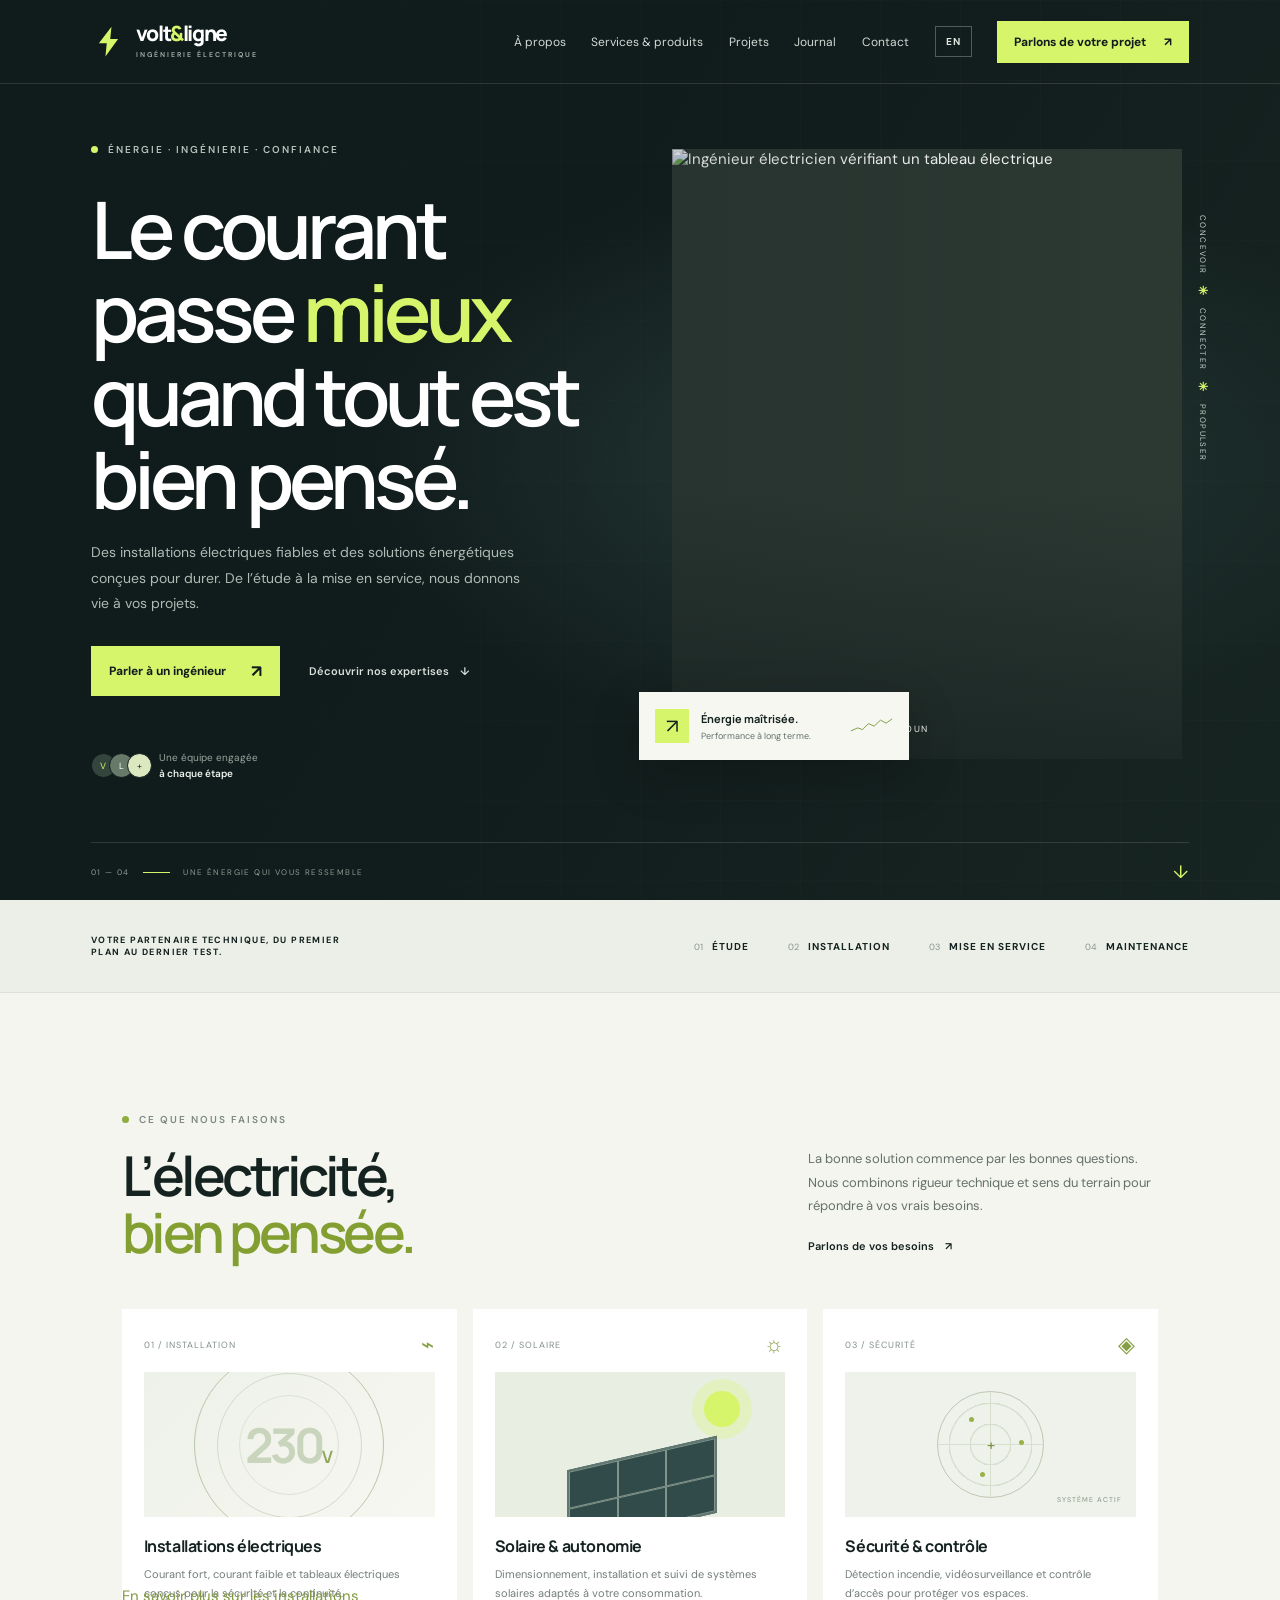
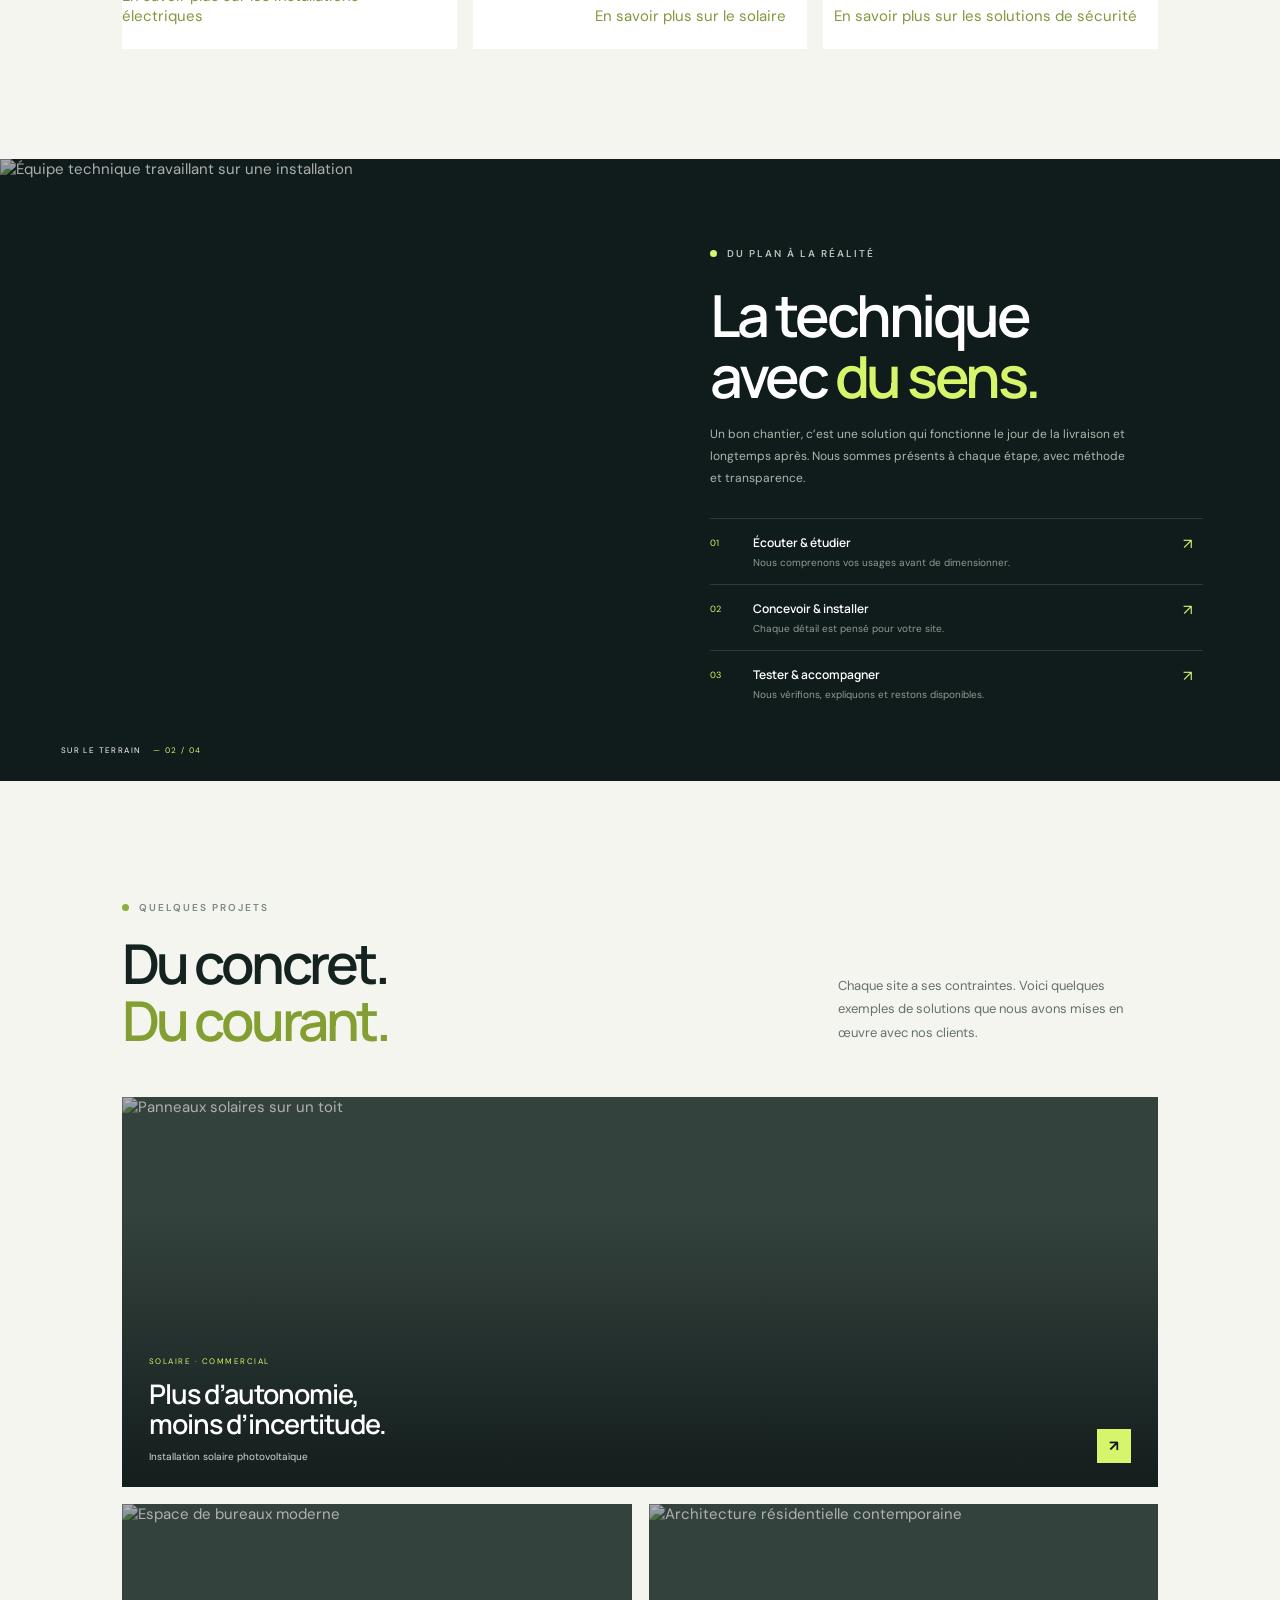
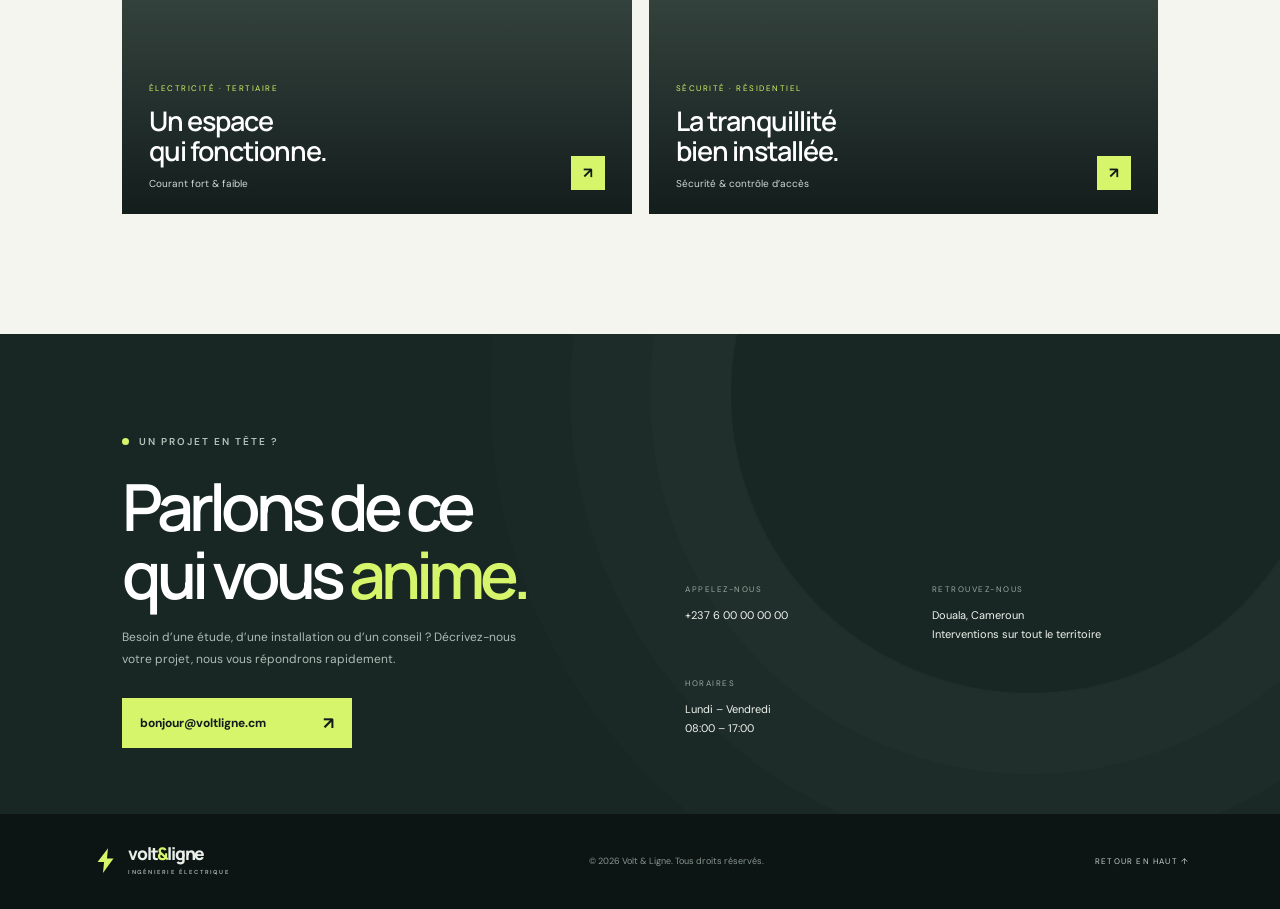
==== index.html @ 483e957a "Initial commit" ====
<!doctype html>
<html lang="fr">
<head>
  <meta charset="utf-8">
  <meta name="viewport" content="width=device-width, initial-scale=1">
  <meta name="theme-color" content="#101b1b">
  <meta name="description" content="Volt & Ligne conçoit et réalise vos installations électriques, solutions solaires et systèmes de sécurité au Cameroun.">
  <title>Volt & Ligne — Ingénierie électrique</title>
  <link rel="preconnect" href="https://fonts.googleapis.com">
  <link rel="preconnect" href="https://fonts.gstatic.com" crossorigin>
  <link href="https://fonts.googleapis.com/css2?family=DM+Sans:wght@400;500;600;700&family=Manrope:wght@400;500;600;700;800&display=swap" rel="stylesheet">
  <link rel="stylesheet" href="styles.css">
  <script src="script.js" defer></script>
</head>
<body>
  <header class="site-header" id="top">
    <a class="brand" href="#top" aria-label="Volt et Ligne, accueil"><span class="brand-mark"><svg viewBox="0 0 40 40" aria-hidden="true"><path d="M23.4 3 9 22h9l-1.5 15L31 17h-9l1.4-14Z" fill="currentColor"/></svg></span><span>volt<span class="brand-and">&</span>ligne<small>INGÉNIERIE ÉLECTRIQUE</small></span></a>
    <button class="menu-toggle" aria-label="Ouvrir le menu" aria-expanded="false"><span></span><span></span></button>
    <nav class="main-nav" aria-label="Navigation principale"><a href="about.html" data-fr="À propos" data-en="About">À propos</a><a href="services.html" data-fr="Services & produits" data-en="Services & products">Services & produits</a><a href="projects.html" data-fr="Projets" data-en="Projects">Projets</a><a href="blog.html" data-fr="Journal" data-en="Journal">Journal</a><a href="contact.html" data-fr="Contact" data-en="Contact">Contact</a><button class="language-toggle" type="button" aria-label="Switch language to English">EN</button><a class="nav-cta" href="contact.html" data-fr="Parlons de votre projet <span>↗</span>" data-en="Let’s talk about your project <span>↗</span>">Parlons de votre projet <span>↗</span></a></nav>
  </header>
  <main>
    <section class="hero">
      <div class="hero-grid"></div>
      <div class="hero-copy"><p class="eyebrow"><span></span> ÉNERGIE · INGÉNIERIE · CONFIANCE</p><h1>Le courant<br>passe <em>mieux</em><br>quand tout est bien pensé.</h1><p class="hero-intro">Des installations électriques fiables et des solutions énergétiques conçues pour durer. De l’étude à la mise en service, nous donnons vie à vos projets.</p><div class="hero-actions"><a class="button button-primary" href="#contact">Parler à un ingénieur <span>↗</span></a><a class="text-link" href="#expertises">Découvrir nos expertises <span>↓</span></a></div><div class="hero-note"><div class="avatar-stack"><i>V</i><i>L</i><i>+</i></div><span>Une équipe engagée<br><b>à chaque étape</b></span></div></div>
      <div class="hero-visual"><div class="hero-photo"><img src="https://images.unsplash.com/photo-1621905251918-48416bd8575a?auto=format&fit=crop&w=1400&q=85" alt="Ingénieur électricien vérifiant un tableau électrique"><div class="photo-shade"></div><div class="photo-label"><span class="pulse"></span> SUR LE TERRAIN <b>·</b> DOUALA, CAMEROUN</div></div><div class="energy-card"><span class="energy-icon">↗</span><div><strong>Énergie maîtrisée.</strong><small>Performance à long terme.</small></div><svg class="sparkline" viewBox="0 0 100 36" aria-hidden="true"><path d="M2 30 18 23 29 27 43 13 56 19 71 5 84 12 98 2" fill="none" stroke="currentColor" stroke-width="2"/></svg></div><div class="hero-stamp"><span>CONCEVOIR</span><b>✳</b><span>CONNECTER</span><b>✳</b><span>PROPULSER</span></div></div>
      <div class="hero-bottom"><span>01 — 04 <i></i> UNE ÉNERGIE QUI VOUS RESSEMBLE</span><a href="#expertises" aria-label="Faire défiler">↓</a></div>
    </section>
    <section class="trust-strip"><p>VOTRE PARTENAIRE TECHNIQUE, DU PREMIER PLAN AU DERNIER TEST.</p><div class="trust-items"><span>01 <b>ÉTUDE</b></span><span>02 <b>INSTALLATION</b></span><span>03 <b>MISE EN SERVICE</b></span><span>04 <b>MAINTENANCE</b></span></div></section>
    <section class="section expertise" id="expertises"><div class="section-heading"><div><p class="eyebrow dark"><span></span> CE QUE NOUS FAISONS</p><h2>L’électricité,<br><em>bien pensée.</em></h2></div><div class="heading-note"><p>La bonne solution commence par les bonnes questions. Nous combinons rigueur technique et sens du terrain pour répondre à vos vrais besoins.</p><a class="text-link dark-link" href="#contact">Parlons de vos besoins <span>↗</span></a></div></div><div class="service-grid"><article class="service-card"><div class="service-top"><span>01 / INSTALLATION</span><span class="service-icon">⌁</span></div><div class="service-art art-wires"><div class="wire w1"></div><div class="wire w2"></div><div class="wire w3"></div><span>230<span>V</span></span></div><h3>Installations électriques</h3><p>Courant fort, courant faible et tableaux électriques conçus pour la sécurité et la continuité.</p><a href="#contact" aria-label="En savoir plus sur les installations électriques">↗</a></article><article class="service-card"><div class="service-top"><span>02 / SOLAIRE</span><span class="service-icon">☼</span></div><div class="service-art art-solar"><div class="sun"></div><div class="solar-panel"><i></i><i></i><i></i><i></i><i></i><i></i></div></div><h3>Solaire & autonomie</h3><p>Dimensionnement, installation et suivi de systèmes solaires adaptés à votre consommation.</p><a href="#contact" aria-label="En savoir plus sur le solaire">↗</a></article><article class="service-card"><div class="service-top"><span>03 / SÉCURITÉ</span><span class="service-icon">◈</span></div><div class="service-art art-security"><div class="radar"><i></i><i></i><i></i><b>+</b></div><span class="radar-caption">SYSTÈME ACTIF</span></div><h3>Sécurité & contrôle</h3><p>Détection incendie, vidéosurveillance et contrôle d’accès pour protéger vos espaces.</p><a href="#contact" aria-label="En savoir plus sur les solutions de sécurité">↗</a></article></div></section>
    <section class="approach" id="approche"><div class="approach-photo"><img src="https://images.unsplash.com/photo-1581092160562-40aa08e78837?auto=format&fit=crop&w=1200&q=85" alt="Équipe technique travaillant sur une installation" loading="lazy"><div class="photo-index">SUR LE TERRAIN <span>— 02 / 04</span></div></div><div class="approach-copy"><p class="eyebrow"><span></span> DU PLAN À LA RÉALITÉ</p><h2>La technique<br>avec <em>du sens.</em></h2><p>Un bon chantier, c’est une solution qui fonctionne le jour de la livraison et longtemps après. Nous sommes présents à chaque étape, avec méthode et transparence.</p><div class="steps"><div><span>01</span><p><b>Écouter & étudier</b><small>Nous comprenons vos usages avant de dimensionner.</small></p><i>↗</i></div><div><span>02</span><p><b>Concevoir & installer</b><small>Chaque détail est pensé pour votre site.</small></p><i>↗</i></div><div><span>03</span><p><b>Tester & accompagner</b><small>Nous vérifions, expliquons et restons disponibles.</small></p><i>↗</i></div></div></div></section>
    <section class="projects section" id="realisations"><div class="section-heading"><div><p class="eyebrow dark"><span></span> QUELQUES PROJETS</p><h2>Du concret.<br><em>Du courant.</em></h2></div><p class="projects-intro">Chaque site a ses contraintes. Voici quelques exemples de solutions que nous avons mises en œuvre avec nos clients.</p></div><div class="project-grid"><article class="project-card project-wide"><img src="https://images.unsplash.com/photo-1497435334941-8c899ee9e8e9?auto=format&fit=crop&w=1500&q=85" alt="Panneaux solaires sur un toit" loading="lazy"><div class="project-overlay"><span>SOLAIRE · COMMERCIAL</span><h3>Plus d’autonomie,<br>moins d’incertitude.</h3><p>Installation solaire photovoltaïque</p><b>↗</b></div></article><article class="project-card"><img src="https://images.unsplash.com/photo-1497366754035-f200968a6e72?auto=format&fit=crop&w=1000&q=85" alt="Espace de bureaux moderne" loading="lazy"><div class="project-overlay"><span>ÉLECTRICITÉ · TERTIAIRE</span><h3>Un espace<br>qui fonctionne.</h3><p>Courant fort & faible</p><b>↗</b></div></article><article class="project-card"><img src="https://images.unsplash.com/photo-1600607687939-ce8a6c25118c?auto=format&fit=crop&w=1000&q=85" alt="Architecture résidentielle contemporaine" loading="lazy"><div class="project-overlay"><span>SÉCURITÉ · RÉSIDENTIEL</span><h3>La tranquillité<br>bien installée.</h3><p>Sécurité & contrôle d’accès</p><b>↗</b></div></article></div></section>
    <section class="contact" id="contact"><div class="contact-glow"></div><div class="contact-content"><p class="eyebrow"><span></span> UN PROJET EN TÊTE ?</p><h2>Parlons de ce<br>qui vous <em>anime.</em></h2><p>Besoin d’une étude, d’une installation ou d’un conseil ? Décrivez-nous votre projet, nous vous répondrons rapidement.</p><a class="button button-light" href="mailto:bonjour@voltligne.cm">bonjour@voltligne.cm <span>↗</span></a></div><div class="contact-info"><div><span>APPELEZ-NOUS</span><a href="tel:+237600000000">+237 6 00 00 00 00</a></div><div><span>RETROUVEZ-NOUS</span><p>Douala, Cameroun<br>Interventions sur tout le territoire</p></div><div><span>HORAIRES</span><p>Lundi – Vendredi<br>08:00 – 17:00</p></div></div></section>
  </main>
  <footer class="footer"><a class="brand footer-brand" href="#top"><span class="brand-mark"><svg viewBox="0 0 40 40" aria-hidden="true"><path d="M23.4 3 9 22h9l-1.5 15L31 17h-9l1.4-14Z" fill="currentColor"/></svg></span><span>volt<span class="brand-and">&</span>ligne<small>INGÉNIERIE ÉLECTRIQUE</small></span></a><span>© <span id="year">2026</span> Volt & Ligne. Tous droits réservés.</span><a href="#top">RETOUR EN HAUT ↑</a></footer>
</body>
</html>
---- styles.css ----
:root{--ink:#142220;--dark:#101b1b;--muted:#64716d;--lime:#d6f56a;--paper:#f4f5ef;--white:#fff;--line:#dce1d8}*{box-sizing:border-box}html{scroll-behavior:smooth;scroll-padding-top:90px}body{margin:0;background:var(--paper);color:var(--ink);font-family:"DM Sans",sans-serif;font-size:15px}a{color:inherit;text-decoration:none}.site-header{height:84px;position:absolute;top:0;left:0;right:0;z-index:10;display:flex;align-items:center;justify-content:space-between;padding:0 7.1%;color:white;border-bottom:1px solid #ffffff20}.brand{display:flex;align-items:center;gap:10px;font:800 21px Manrope,sans-serif;letter-spacing:-1.4px;line-height:.9}.brand-mark{width:35px;height:35px;color:var(--lime)}.brand-mark svg{width:100%;height:100%}.brand-and{color:var(--lime)}.brand small{display:block;font:600 7px "DM Sans",sans-serif;letter-spacing:2px;margin-top:8px;color:#a7b4ad}.main-nav{display:flex;align-items:center;gap:35px;font-size:12px;color:#d2dad4}.main-nav>a:not(.nav-cta):hover,.text-link:hover{color:var(--lime)}.nav-cta{padding:13px 17px;color:var(--dark);background:var(--lime);font-weight:700}.nav-cta span{margin-left:15px}.menu-toggle{display:none}.hero{min-height:720px;height:100vh;max-height:900px;position:relative;overflow:hidden;background:var(--dark);color:white;display:grid;grid-template-columns:1fr 1fr;padding:84px 7.1% 65px}.hero:before{content:"";position:absolute;inset:0;background:radial-gradient(ellipse at 69% 51%,#243835 0,transparent 44%),linear-gradient(120deg,#101b1b 40%,#172522 100%)}.hero-grid{position:absolute;inset:0;opacity:.17;background-image:linear-gradient(#ffffff13 1px,transparent 1px),linear-gradient(90deg,#ffffff13 1px,transparent 1px);background-size:80px 80px;mask-image:linear-gradient(90deg,transparent,#000 55%,#000)}.hero-copy{position:relative;z-index:1;align-self:center;padding-bottom:4px}.eyebrow{display:flex;align-items:center;gap:10px;color:#b5c3bb;font:600 10px "DM Sans",sans-serif;letter-spacing:2px}.eyebrow>span{width:7px;height:7px;background:var(--lime);border-radius:50%}.hero h1,.section h2,.approach h2,.contact h2{font:600 clamp(48px,6.2vw,83px)/1.05 Manrope,sans-serif;letter-spacing:-5px;margin:31px 0 20px}.hero h1 em,.section h2 em,.approach h2 em,.contact h2 em{font-style:normal;color:var(--lime)}.hero-intro{max-width:440px;color:#aebcb5;line-height:1.8;font-size:14px}.hero-actions{display:flex;align-items:center;gap:29px;margin-top:30px}.button{height:50px;padding:0 18px;display:inline-flex;align-items:center;justify-content:space-between;gap:25px;font-size:12px;font-weight:700}.button-primary{background:var(--lime);color:var(--dark)}.button span{font-size:17px}.text-link{font-size:11px;font-weight:600;color:#d8e0da}.text-link span{margin-left:8px}.hero-note{display:flex;align-items:center;gap:14px;margin-top:54px;color:#97a69e;font-size:10px;line-height:1.6}.hero-note b{color:#edf3ed;font-weight:600}.avatar-stack{display:flex}.avatar-stack i{font-style:normal;width:25px;height:25px;display:grid;place-items:center;margin-right:-7px;border:1px solid var(--dark);border-radius:50%;background:#34453e;color:var(--lime);font-size:9px}.avatar-stack i:nth-child(2){background:#677969;color:white}.avatar-stack i:nth-child(3){background:#dce9c0;color:#20332d}.hero-visual{position:relative;z-index:1;display:flex;align-items:center;justify-content:center;margin:8px 0 20px 25px}.hero-photo{height:min(72vh,610px);width:min(100%,510px);position:relative;overflow:hidden;background:#2c3933}.hero-photo img,.approach-photo img,.project-card img{width:100%;height:100%;object-fit:cover}.hero-photo img{object-position:52% center;filter:saturate(.72)}.photo-shade{position:absolute;inset:0;background:linear-gradient(0deg,#101b1b8a,transparent 44%),linear-gradient(90deg,#111c1c30,transparent)}.photo-label{position:absolute;bottom:24px;left:24px;font-size:9px;letter-spacing:1.4px;color:#f5f7f1}.photo-label b{color:var(--lime);padding:0 5px}.pulse{display:inline-block;width:7px;height:7px;border-radius:50%;background:var(--lime);margin-right:8px;box-shadow:0 0 0 4px #d6f56a30}.energy-card{position:absolute;left:-26px;bottom:55px;background:#f6f7f1;color:var(--ink);padding:17px 16px;width:270px;display:flex;align-items:center;gap:12px;box-shadow:0 15px 50px #0003}.energy-icon{width:34px;height:34px;background:var(--lime);display:grid;place-items:center;font-size:20px}.energy-card strong,.energy-card small{display:block}.energy-card strong{font:700 11px Manrope}.energy-card small{font-size:9px;color:var(--muted);margin-top:4px}.sparkline{width:43px;margin-left:auto;color:#74922d}.hero-stamp{position:absolute;right:-22px;top:17%;display:flex;align-items:center;gap:9px;writing-mode:vertical-rl;color:#c3d2ca;font-size:8px;letter-spacing:1.4px}.hero-stamp b{color:var(--lime);font-size:12px}.hero-bottom{position:absolute;left:7.1%;right:7.1%;bottom:0;height:58px;border-top:1px solid #ffffff20;display:flex;justify-content:space-between;align-items:center;color:#8b9b92;font-size:8px;letter-spacing:1.4px}.hero-bottom i{display:inline-block;width:27px;height:1px;background:var(--lime);vertical-align:middle;margin:0 10px}.hero-bottom>a{font-size:18px;color:var(--lime)}.trust-strip{height:93px;display:flex;align-items:center;justify-content:space-between;padding:0 7.1%;border-bottom:1px solid var(--line);background:#ecefe8}.trust-strip>p{font-size:9px;letter-spacing:1.4px;font-weight:700;max-width:280px}.trust-items{display:flex;gap:39px}.trust-items span{font-size:9px;color:#8b958e}.trust-items b{color:var(--ink);font-size:10px;letter-spacing:1px;margin-left:7px}.section{padding:110px 9.5%}.section-heading{display:flex;align-items:flex-end;justify-content:space-between;margin-bottom:48px}.eyebrow.dark{color:#7c8982}.eyebrow.dark>span{background:#8dad3d}.section h2,.approach h2{font-size:55px;letter-spacing:-3.5px;line-height:1.04;margin:21px 0 0}.section h2 em{color:#839e31}.heading-note{max-width:350px;padding-bottom:6px}.heading-note p,.projects-intro{font-size:13px;line-height:1.8;color:#65716b;margin:0 0 18px}.dark-link{color:var(--ink);font-size:11px}.service-grid{display:grid;grid-template-columns:repeat(3,1fr);gap:16px}.service-card{position:relative;background:#fff;padding:21px 22px 25px;min-height:340px;overflow:hidden}.service-top{display:flex;justify-content:space-between;align-items:center;color:#849087;font-size:9px;letter-spacing:1px}.service-icon{font-size:22px;color:#879e44}.service-art{height:145px;position:relative;margin:13px 0 11px;background:#f1f3ec;overflow:hidden}.art-wires{display:grid;place-items:center;background:linear-gradient(135deg,#edf1e8,#f7f7f1)}.art-wires>span{font:700 48px Manrope;color:#c9d4bd;letter-spacing:-4px;z-index:1}.art-wires>span span{font-size:17px;color:#92a65c;letter-spacing:0}.wire{position:absolute;width:190px;height:190px;border:1px solid #bac6a9;border-radius:50%;left:calc(50% - 95px);top:calc(50% - 95px)}.w2{width:145px;height:145px;left:calc(50% - 72px);top:calc(50% - 72px);border-color:#d2dac8}.w3{width:100px;height:100px;left:calc(50% - 50px);top:calc(50% - 50px);border-color:#dce2d6}.art-solar{background:#e8eee1}.sun{position:absolute;top:19px;right:45px;width:36px;height:36px;border-radius:50%;background:var(--lime);box-shadow:0 0 0 12px #d6f56a44}.solar-panel{position:absolute;bottom:-13px;left:25%;width:150px;height:77px;transform:skewY(-13deg);background:#304b4a;border:2px solid #617872;display:grid;grid-template-columns:repeat(3,1fr);grid-template-rows:repeat(2,1fr)}.solar-panel i{border:1px solid #82948a}.art-security{display:grid;place-items:center;background:#eff2ea}.radar{width:107px;height:107px;border-radius:50%;border:1px solid #bdc8b2;position:relative;display:grid;place-items:center;background:repeating-radial-gradient(circle,transparent 0 19px,#d7dfcf 20px 21px)}.radar:before,.radar:after{content:"";position:absolute;background:#d7dfcf}.radar:before{width:100%;height:1px}.radar:after{height:100%;width:1px}.radar i{position:absolute;width:5px;height:5px;border-radius:50%;background:#9ab147;z-index:1}.radar i:nth-child(1){top:25px;left:31px}.radar i:nth-child(2){right:19px;top:48px}.radar i:nth-child(3){bottom:20px;left:42px}.radar b{z-index:2;color:#7a903e;font-weight:400}.radar-caption{position:absolute;bottom:13px;right:14px;font-size:7px;letter-spacing:1px;color:#87947f}.service-card h3{font:700 16px Manrope;margin:18px 0 8px;letter-spacing:-.4px}.service-card p{font-size:11px;line-height:1.7;color:#737e77;max-width:280px;margin:0}.service-card>a{position:absolute;right:21px;bottom:23px;color:#81983c}.approach{display:grid;grid-template-columns:1fr 1fr;background:var(--dark);color:white;min-height:600px}.approach-photo{position:relative;min-height:590px;overflow:hidden}.approach-photo img{filter:brightness(.68) saturate(.75)}.photo-index{position:absolute;bottom:26px;left:9.5%;font-size:8px;letter-spacing:1.4px}.photo-index span{color:var(--lime);margin-left:8px}.approach-copy{padding:78px 12% 65px 11%;align-self:center}.approach h2{font-size:58px;margin:25px 0 17px}.approach-copy>p:not(.eyebrow){font-size:12px;line-height:1.85;color:#aab8b0;max-width:420px}.steps{margin-top:28px}.steps>div{display:grid;grid-template-columns:35px 1fr 20px;gap:8px;padding:15px 0;border-top:1px solid #ffffff22;align-items:start}.steps>div>span{font-size:9px;color:var(--lime);padding-top:3px}.steps p{margin:0}.steps b,.steps small{display:block}.steps b{font:600 12px Manrope}.steps small{font-size:10px;color:#8d9c93;margin-top:5px}.steps i{font-style:normal;color:var(--lime)}.projects{padding-top:110px;padding-bottom:120px}.projects-intro{max-width:320px;margin-bottom:5px}.project-grid{display:grid;grid-template-columns:1fr 1fr;gap:17px}.project-card{height:310px;position:relative;overflow:hidden;background:#34423d;color:white}.project-wide{grid-column:span 2;height:390px}.project-card img{filter:brightness(.69) saturate(.8);transition:transform .5s}.project-card:hover img{transform:scale(1.04)}.project-card:after{content:"";position:absolute;inset:0;background:linear-gradient(0deg,#101a19e8,transparent 70%)}.project-overlay{position:absolute;z-index:1;bottom:24px;left:27px;right:27px}.project-overlay>span{font-size:8px;letter-spacing:1.5px;color:var(--lime)}.project-overlay h3{font:600 27px/1.13 Manrope;letter-spacing:-1px;margin:10px 0}.project-overlay p{font-size:10px;color:#d0d9d3;margin:0}.project-overlay>b{position:absolute;right:0;bottom:0;width:34px;height:34px;background:var(--lime);color:var(--dark);display:grid;place-items:center}.contact{position:relative;overflow:hidden;background:#182724;color:white;padding:91px 9.5% 66px;display:grid;grid-template-columns:1fr 1fr;gap:30px}.contact-glow{position:absolute;width:600px;height:600px;border:1px solid #ffffff0a;border-radius:50%;right:-50px;top:-240px;box-shadow:0 0 0 80px #ffffff04,0 0 0 160px #ffffff03,0 0 0 240px #ffffff02}.contact-content,.contact-info{position:relative}.contact h2{font-size:65px;margin:25px 0 18px}.contact-content>p:not(.eyebrow){font-size:12px;line-height:1.8;color:#aebcb5;max-width:400px}.button-light{margin-top:15px;background:var(--lime);color:var(--dark);min-width:230px}.contact-info{align-self:end;display:grid;grid-template-columns:1fr 1fr;gap:28px 20px;padding:0 0 10px 30px}.contact-info>div:last-child{grid-column:1}.contact-info span{font-size:8px;color:#9aa99f;letter-spacing:1.5px}.contact-info p,.contact-info a{display:block;font-size:11px;line-height:1.7;color:#f1f4ee;margin:9px 0 0}.contact-info a:hover{color:var(--lime)}.footer{height:95px;background:#0c1514;color:#88968e;display:flex;align-items:center;justify-content:space-between;padding:0 7.1%;font-size:9px}.footer-brand{color:#e9eee8;transform:scale(.83);transform-origin:left center}.footer-brand small{font-size:7px}.footer>a:last-child{font-size:8px;letter-spacing:1.2px;color:#c4d0c7}
@media(max-width:900px){.site-header{padding:0 5%}.main-nav{gap:18px}.main-nav>a{font-size:11px}.hero{padding-left:6%;padding-right:6%;grid-template-columns:1fr .9fr}.hero h1{font-size:64px}.hero-visual{margin-left:0}.hero-photo{height:62vh}.trust-strip{padding:0 5%}.trust-items{gap:17px}.trust-strip>p{font-size:8px;max-width:220px}.section{padding-left:6%;padding-right:6%}.approach-copy{padding-left:8%;padding-right:8%}.contact{padding-left:7%;padding-right:7%}}
@media(max-width:680px){html{scroll-padding-top:70px}.site-header{height:70px;padding:0 6%;background:#101b1b}.brand{font-size:19px}.brand-mark{width:31px}.menu-toggle{display:flex;flex-direction:column;gap:5px;width:38px;height:38px;align-items:center;justify-content:center;background:transparent;border:1px solid #ffffff40;color:#fff}.menu-toggle span{width:15px;height:1px;background:white}.main-nav{display:none;position:absolute;top:70px;left:0;right:0;padding:22px 6% 27px;background:#101b1b;align-items:stretch;flex-direction:column;gap:0}.main-nav.open{display:flex}.main-nav>a:not(.nav-cta){padding:13px 0;border-bottom:1px solid #ffffff1a}.nav-cta{margin-top:16px}.hero{height:auto;min-height:0;max-height:none;display:flex;flex-direction:column;padding:119px 6% 74px}.hero-copy{padding-bottom:24px}.eyebrow{font-size:8px}.hero h1{font-size:clamp(49px,13vw,70px);letter-spacing:-3.5px;margin:24px 0 15px}.hero-intro{font-size:12px;max-width:380px}.hero-actions{gap:17px;flex-wrap:wrap;margin-top:23px}.button{height:47px;font-size:10px;gap:12px}.text-link{font-size:10px}.hero-note{margin-top:27px}.hero-visual{height:380px;margin:4px 10px 0 0;justify-content:flex-end}.hero-photo{width:88%;height:340px}.energy-card{width:235px;left:0;bottom:14px;padding:13px}.hero-stamp{right:-22px;top:10%;font-size:7px}.hero-bottom{left:6%;right:6%;height:48px;font-size:7px}.trust-strip{height:auto;padding:22px 6%;display:block}.trust-strip>p{max-width:none;line-height:1.6}.trust-items{display:grid;grid-template-columns:1fr 1fr;gap:13px;margin-top:17px}.trust-items span{font-size:8px}.trust-items b{font-size:9px}.section{padding:75px 6%}.section-heading{display:block;margin-bottom:30px}.section h2,.approach h2{font-size:46px;letter-spacing:-2.7px;margin:19px 0}.heading-note{margin-top:20px}.heading-note p,.projects-intro{font-size:12px}.service-grid{grid-template-columns:1fr;gap:12px}.service-card{min-height:320px;padding:19px}.service-art{height:135px}.approach{display:block}.approach-photo{min-height:360px;height:55vh;max-height:500px}.approach-copy{padding:55px 7% 60px}.approach h2{font-size:49px}.approach-copy>p:not(.eyebrow){font-size:12px}.projects{padding-top:75px;padding-bottom:80px}.project-grid{grid-template-columns:1fr;gap:12px}.project-wide{grid-column:auto;height:320px}.project-card{height:280px}.project-overlay{left:20px;right:20px;bottom:20px}.project-overlay h3{font-size:24px}.contact{display:block;padding:70px 6% 50px}.contact h2{font-size:53px;letter-spacing:-3px}.contact-info{padding:45px 0 0;grid-template-columns:1fr 1fr;gap:25px 15px}.footer{height:auto;min-height:115px;padding:20px 6%;display:grid;grid-template-columns:1fr auto;gap:12px}.footer-brand{grid-column:1}.footer>span{grid-column:1;font-size:8px}.footer>a:last-child{grid-column:2;grid-row:1/3;font-size:7px}}
@media(prefers-reduced-motion:reduce){html{scroll-behavior:auto}*,*:before,*:after{transition:none!important}}
.language-toggle{border:1px solid #ffffff45;background:transparent;color:#e0e8e2;padding:8px 10px;font:700 10px "DM Sans",sans-serif;letter-spacing:1px;cursor:pointer}.language-toggle:hover{border-color:var(--lime);color:var(--lime)}
.interior-hero{padding:165px 9.5% 76px;background:var(--dark);color:#fff;position:relative;overflow:hidden}.interior-hero:after{content:"";position:absolute;width:520px;height:520px;border:1px solid #ffffff0c;border-radius:50%;right:-80px;top:-230px;box-shadow:0 0 0 75px #ffffff04,0 0 0 150px #ffffff03}.interior-hero>*{position:relative;z-index:1}.interior-hero h1{font:600 clamp(48px,7vw,78px)/1.06 Manrope,sans-serif;letter-spacing:-4px;max-width:850px;margin:25px 0 17px}.interior-hero h1 em,.story-copy h2 em,.service-detail h2 em,.contact-details h2 em{font-style:normal;color:var(--lime)}.interior-hero>p:last-child{color:#afbbb4;line-height:1.8;max-width:570px;font-size:14px}.story-layout{padding:90px 9.5%;display:grid;grid-template-columns:1fr 1fr;gap:8%;align-items:center}.story-image{height:490px;overflow:hidden}.story-image img{width:100%;height:100%;object-fit:cover}.story-copy h2,.contact-details h2{font:600 46px/1.1 Manrope;letter-spacing:-2.8px;margin:22px 0}.story-copy>p:not(.eyebrow),.contact-details>p:not(.eyebrow){font-size:12px;color:#68746e;line-height:1.9}.story-copy .text-link{display:inline-block;margin-top:13px}.values-band{display:grid;grid-template-columns:repeat(3,1fr);gap:35px;padding:62px 9.5%;background:#e9ede5}.values-band>div{border-top:1px solid #cad2c6;padding-top:19px}.values-band>div>b{font:600 10px Manrope;color:#829742}.values-band h3{font:700 17px Manrope;margin:22px 0 9px}.values-band p{font-size:11px;line-height:1.75;color:#6c7871;margin:0}.inner-cta{padding:72px 9.5%;background:#182724;color:white}.inner-cta h2{font:600 clamp(34px,5vw,54px)/1.1 Manrope;letter-spacing:-2.5px;margin:22px 0}.inner-cta h2 em{font-style:normal;color:var(--lime)}.inner-cta .button{margin-top:6px}.service-detail-list{padding:30px 9.5% 90px}.service-detail{display:grid;grid-template-columns:48px 1fr 34%;gap:20px;padding:49px 0;border-bottom:1px solid var(--line);align-items:center}.detail-number{font:600 12px Manrope;color:#8a9f49;align-self:start;padding-top:5px}.service-detail h2{font:600 34px/1.15 Manrope;letter-spacing:-1.7px;margin:18px 0 12px}.service-detail h2 em{color:#829a3a}.service-detail>div:nth-child(2)>p:not(.eyebrow){font-size:12px;color:#68746e;line-height:1.8;max-width:600px}.service-detail ul{list-style:none;padding:0;margin:18px 0 0;display:grid;grid-template-columns:1fr 1fr;gap:10px}.service-detail li{font-size:10px;color:#47564e}.service-detail li:before{content:"↗";color:#879b44;margin-right:8px}.detail-art{height:225px;position:relative;overflow:hidden;background:#e9eee3;display:grid;place-items:center}.detail-electric>span{font:700 68px Manrope;letter-spacing:-6px;color:#c4d0b8;z-index:1}.detail-electric>span b{font-size:20px;color:#879e44}.detail-electric i{position:absolute;width:195px;height:195px;border:1px solid #c3ceb8;border-radius:50%}.detail-electric i:nth-of-type(2){width:145px;height:145px}.detail-electric i:nth-of-type(3){width:95px;height:95px}.detail-solar>span{position:absolute;right:30px;top:20px;color:#b1c65b;font-size:48px}.detail-solar .solar-panel{left:calc(50% - 75px);bottom:29px}.detail-security .radar{width:145px;height:145px}.portfolio-grid{padding:5px 9.5% 95px;display:grid;grid-template-columns:1fr 1fr;gap:17px}.portfolio-card{height:360px;position:relative;overflow:hidden;background:#23322e;color:white}.portfolio-card.portfolio-feature{grid-column:span 2;height:420px}.portfolio-card:after{content:"";position:absolute;inset:0;background:linear-gradient(0deg,#101a19e8,transparent 76%)}.portfolio-card img{width:100%;height:100%;object-fit:cover;filter:brightness(.72) saturate(.8);transition:transform .45s}.portfolio-card:hover img{transform:scale(1.035)}.portfolio-caption{position:absolute;z-index:1;left:27px;right:27px;bottom:26px}.portfolio-caption>span{font-size:8px;letter-spacing:1.5px;color:var(--lime)}.portfolio-caption h2{font:600 27px/1.15 Manrope;letter-spacing:-1px;margin:10px 0}.portfolio-caption h2 em{font-style:normal;color:var(--lime)}.portfolio-caption p{font-size:10px;color:#d1dad4;margin:0}.blog-grid{padding:15px 9.5% 35px;display:grid;grid-template-columns:repeat(2,1fr);gap:48px 22px}.blog-card{min-width:0}.blog-card.blog-feature{grid-column:span 2;display:grid;grid-template-columns:1.15fr 1fr;column-gap:32px;align-content:center}.blog-image{height:245px;display:block;overflow:hidden;background:#dce4d8}.blog-feature .blog-image{height:345px;grid-row:span 4}.blog-image img{width:100%;height:100%;object-fit:cover;transition:transform .4s}.blog-image:hover img{transform:scale(1.04)}.blog-meta{display:flex;justify-content:space-between;margin:17px 0 9px;font-size:8px;letter-spacing:1.2px;color:#86963e}.blog-card h2{font:700 20px/1.3 Manrope;letter-spacing:-.5px;margin:0 0 9px}.blog-feature h2{font-size:29px}.blog-card>p{font-size:11px;line-height:1.75;color:#6f7a73;margin:0 0 12px}.blog-card .text-link{display:inline-block}.blog-note{margin:0 9.5% 75px;padding:18px 20px;background:#e9ede5;color:#637069;font-size:11px;line-height:1.65}.contact-hero{padding-bottom:60px}.contact-layout{padding:75px 9.5% 100px;display:grid;grid-template-columns:.8fr 1.2fr;gap:11%}.contact-details h2{font-size:42px}.contact-method{border-top:1px solid var(--line);padding:16px 0;display:grid;grid-template-columns:115px 1fr;gap:10px;align-items:start}.contact-method>span{font-size:8px;letter-spacing:1.3px;color:#87938b}.contact-method>a,.contact-method>p{font-size:11px;line-height:1.7;color:var(--ink);margin:0}.contact-method>a:hover{color:#79922f}.contact-method small{font-size:10px;color:#79847d}.contact-form{background:#fff;padding:30px 32px;display:flex;flex-direction:column;align-items:stretch}.contact-form .eyebrow{margin:0 0 25px}.contact-form label{font-size:10px;font-weight:600;margin:14px 0 7px}.contact-form input,.contact-form select,.contact-form textarea{width:100%;border:1px solid #dce1d8;background:#fafbf8;padding:12px 13px;color:var(--ink);font:12px "DM Sans",sans-serif;border-radius:0}.contact-form textarea{resize:vertical;min-height:105px}.contact-form input:focus,.contact-form select:focus,.contact-form textarea:focus{outline:1px solid #a6bd5f;border-color:#a6bd5f}.contact-form .button{border:0;cursor:pointer;margin-top:18px;max-width:230px}.form-note{font-size:9px;line-height:1.6;color:#849087;margin:13px 0 0}.main-nav .language-toggle{flex:0 0 auto}.main-nav{gap:clamp(12px,2vw,30px)}
@media(max-width:900px){.interior-hero,.story-layout,.values-band,.inner-cta,.service-detail-list,.portfolio-grid,.blog-grid,.contact-layout{padding-left:6%;padding-right:6%}.service-detail{grid-template-columns:35px 1fr 30%;gap:13px}.detail-art{height:195px}.main-nav{gap:11px}.main-nav>a{font-size:10px}}
@media(max-width:680px){.interior-hero{padding-top:135px;padding-bottom:55px}.interior-hero h1{font-size:clamp(43px,12vw,62px);letter-spacing:-2.7px}.interior-hero>p:last-child{font-size:12px}.story-layout{padding-top:55px;padding-bottom:55px;grid-template-columns:1fr;gap:30px}.story-image{height:330px}.story-copy h2,.contact-details h2{font-size:39px}.values-band{grid-template-columns:1fr;gap:25px;padding-top:45px;padding-bottom:45px}.values-band h3{margin-top:15px}.inner-cta{padding-top:52px;padding-bottom:55px}.service-detail-list{padding-top:5px;padding-bottom:55px}.service-detail{grid-template-columns:30px 1fr;gap:7px;padding:35px 0}.service-detail>div:nth-child(2){grid-column:2}.service-detail h2{font-size:29px}.service-detail ul{grid-template-columns:1fr}.detail-art{grid-column:2;height:190px;margin-top:10px}.portfolio-grid{grid-template-columns:1fr;padding-top:0;padding-bottom:55px;gap:13px}.portfolio-card,.portfolio-card.portfolio-feature{grid-column:auto;height:300px}.portfolio-caption{left:19px;right:19px;bottom:19px}.portfolio-caption h2{font-size:24px}.blog-grid{grid-template-columns:1fr;gap:35px;padding-top:0;padding-bottom:30px}.blog-card.blog-feature{grid-column:auto;display:block}.blog-image,.blog-feature .blog-image{height:240px}.blog-feature h2{font-size:24px}.blog-card h2{font-size:19px}.blog-note{margin:0 6% 55px}.contact-layout{grid-template-columns:1fr;gap:35px;padding-top:50px;padding-bottom:60px}.contact-form{padding:24px 20px}.contact-method{grid-template-columns:100px 1fr}.contact-hero{padding-bottom:43px}}
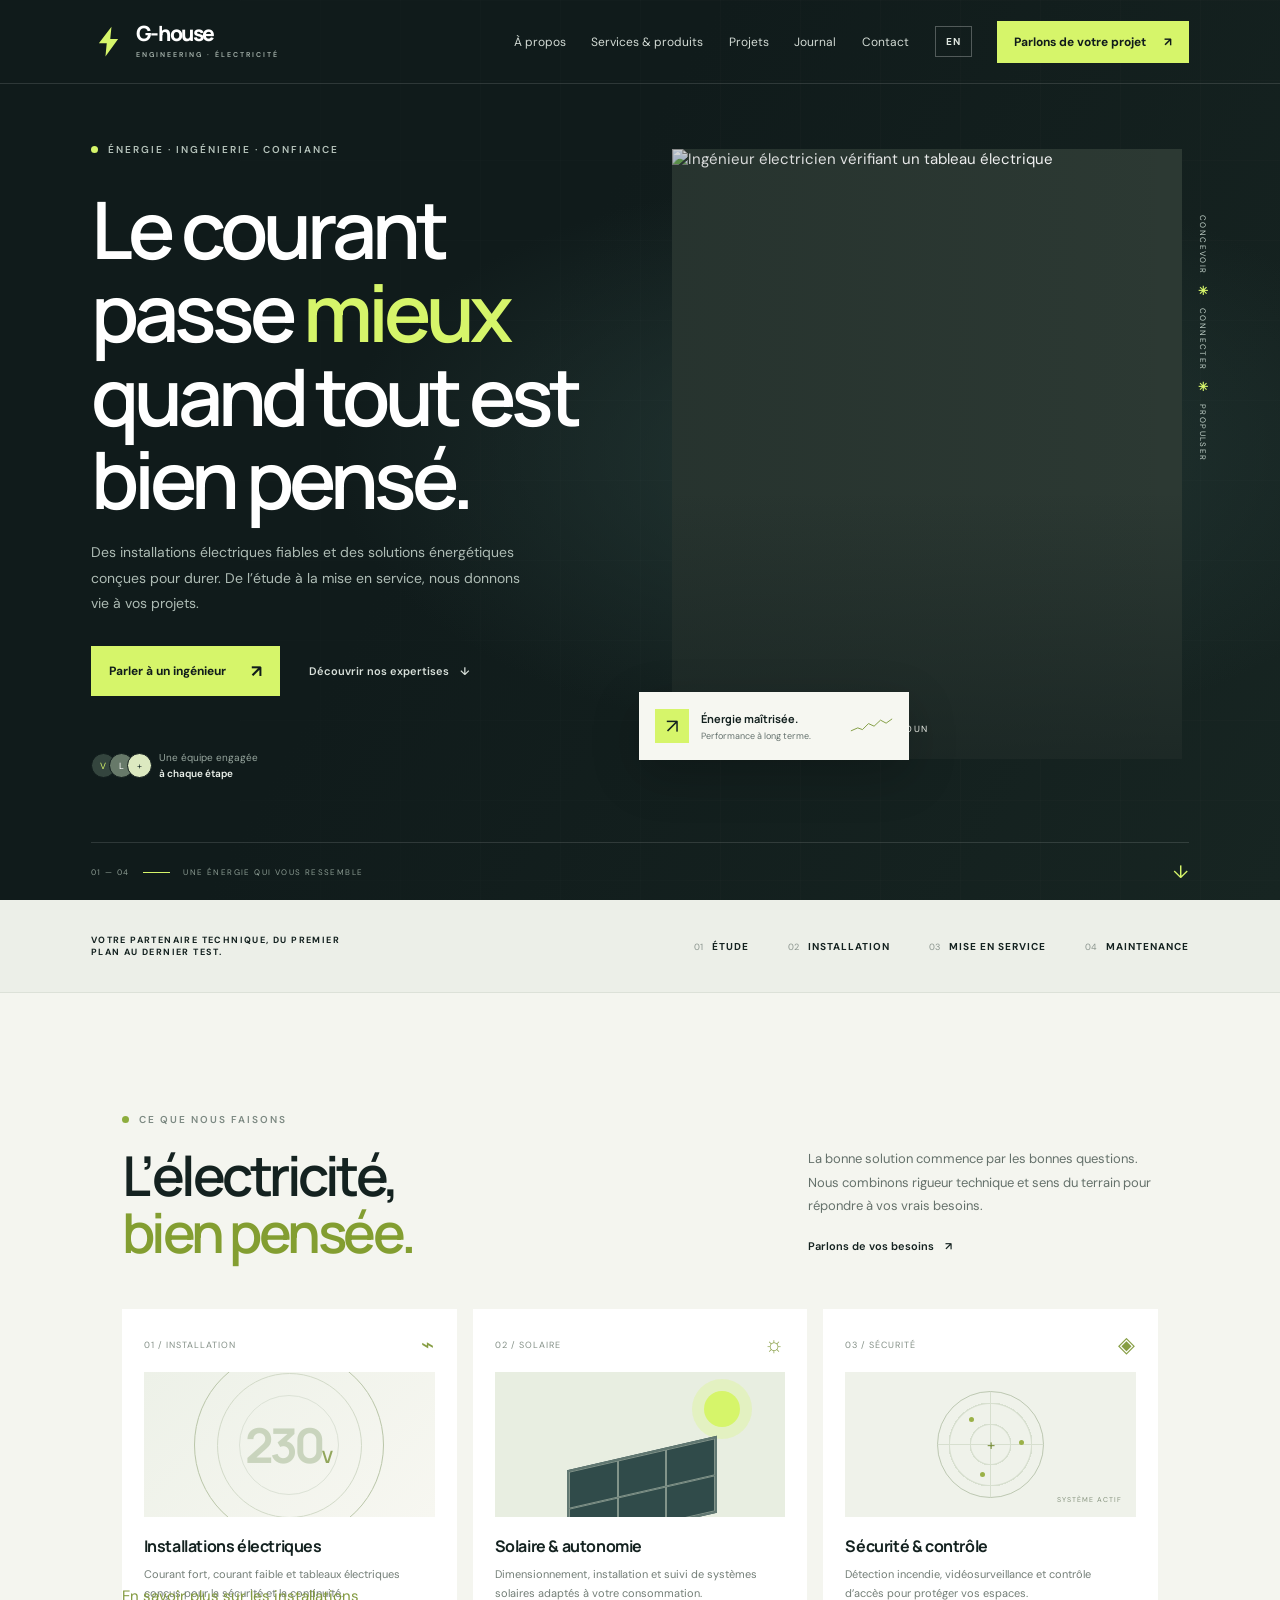
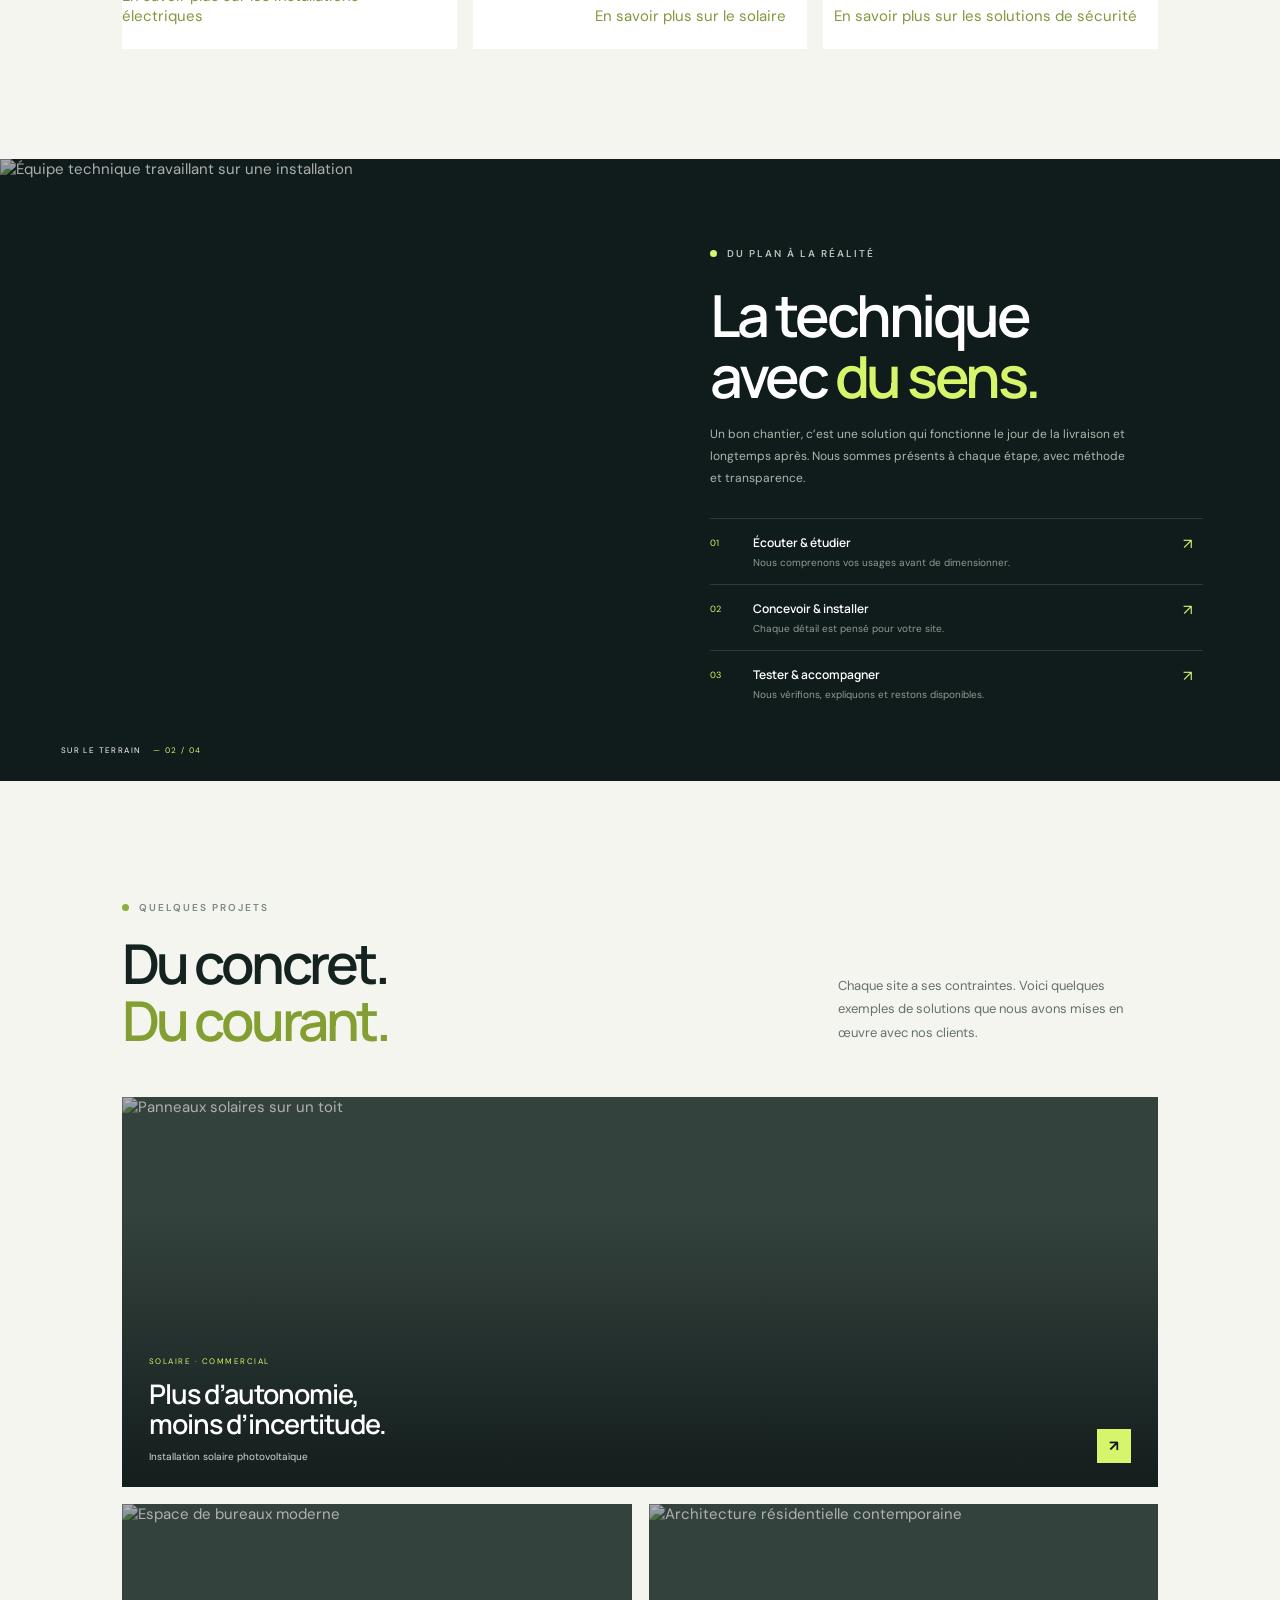
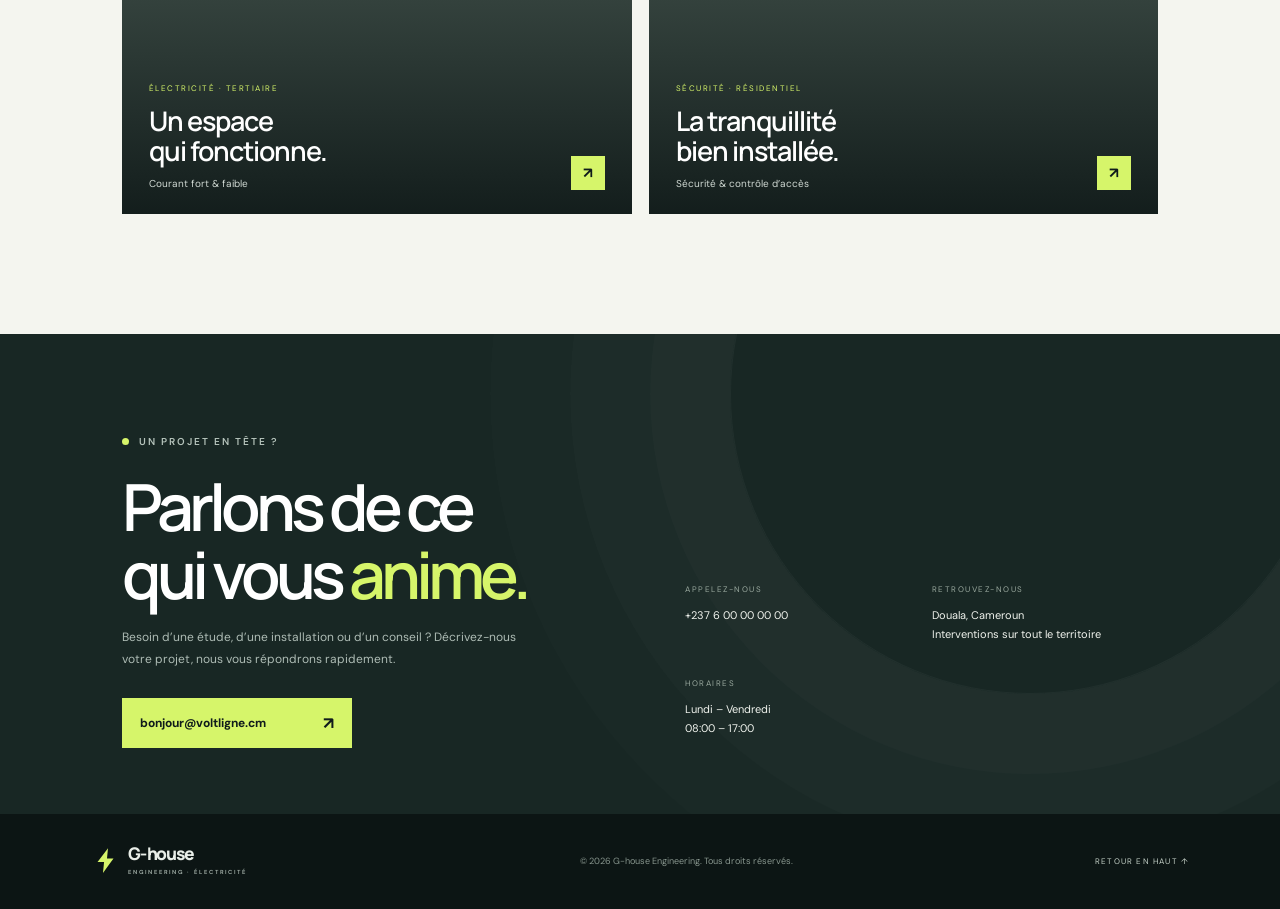
==== commit 3b65f76c: "Changed the company name" ====
--- a/index.html
+++ b/index.html
@@ -4,8 +4,8 @@
   <meta charset="utf-8">
   <meta name="viewport" content="width=device-width, initial-scale=1">
   <meta name="theme-color" content="#101b1b">
-  <meta name="description" content="Volt & Ligne conçoit et réalise vos installations électriques, solutions solaires et systèmes de sécurité au Cameroun.">
-  <title>Volt & Ligne — Ingénierie électrique</title>
+  <meta name="description" content="G-house Engineering conçoit et réalise vos installations électriques, solutions solaires et systèmes de sécurité au Cameroun.">
+  <title>G-house Engineering — Ingénierie électrique</title>
   <link rel="preconnect" href="https://fonts.googleapis.com">
   <link rel="preconnect" href="https://fonts.gstatic.com" crossorigin>
   <link href="https://fonts.googleapis.com/css2?family=DM+Sans:wght@400;500;600;700&family=Manrope:wght@400;500;600;700;800&display=swap" rel="stylesheet">
@@ -14,7 +14,7 @@
 </head>
 <body>
   <header class="site-header" id="top">
-    <a class="brand" href="#top" aria-label="Volt et Ligne, accueil"><span class="brand-mark"><svg viewBox="0 0 40 40" aria-hidden="true"><path d="M23.4 3 9 22h9l-1.5 15L31 17h-9l1.4-14Z" fill="currentColor"/></svg></span><span>volt<span class="brand-and">&</span>ligne<small>INGÉNIERIE ÉLECTRIQUE</small></span></a>
+    <a class="brand" href="#top" aria-label="G-house Engineering, accueil"><span class="brand-mark"><svg viewBox="0 0 40 40" aria-hidden="true"><path d="M23.4 3 9 22h9l-1.5 15L31 17h-9l1.4-14Z" fill="currentColor"/></svg></span><span>G-house<small>ENGINEERING · ÉLECTRICITÉ</small></span></a>
     <button class="menu-toggle" aria-label="Ouvrir le menu" aria-expanded="false"><span></span><span></span></button>
     <nav class="main-nav" aria-label="Navigation principale"><a href="about.html" data-fr="À propos" data-en="About">À propos</a><a href="services.html" data-fr="Services & produits" data-en="Services & products">Services & produits</a><a href="projects.html" data-fr="Projets" data-en="Projects">Projets</a><a href="blog.html" data-fr="Journal" data-en="Journal">Journal</a><a href="contact.html" data-fr="Contact" data-en="Contact">Contact</a><button class="language-toggle" type="button" aria-label="Switch language to English">EN</button><a class="nav-cta" href="contact.html" data-fr="Parlons de votre projet <span>↗</span>" data-en="Let’s talk about your project <span>↗</span>">Parlons de votre projet <span>↗</span></a></nav>
   </header>
@@ -31,6 +31,6 @@
     <section class="projects section" id="realisations"><div class="section-heading"><div><p class="eyebrow dark"><span></span> QUELQUES PROJETS</p><h2>Du concret.<br><em>Du courant.</em></h2></div><p class="projects-intro">Chaque site a ses contraintes. Voici quelques exemples de solutions que nous avons mises en œuvre avec nos clients.</p></div><div class="project-grid"><article class="project-card project-wide"><img src="https://images.unsplash.com/photo-1497435334941-8c899ee9e8e9?auto=format&fit=crop&w=1500&q=85" alt="Panneaux solaires sur un toit" loading="lazy"><div class="project-overlay"><span>SOLAIRE · COMMERCIAL</span><h3>Plus d’autonomie,<br>moins d’incertitude.</h3><p>Installation solaire photovoltaïque</p><b>↗</b></div></article><article class="project-card"><img src="https://images.unsplash.com/photo-1497366754035-f200968a6e72?auto=format&fit=crop&w=1000&q=85" alt="Espace de bureaux moderne" loading="lazy"><div class="project-overlay"><span>ÉLECTRICITÉ · TERTIAIRE</span><h3>Un espace<br>qui fonctionne.</h3><p>Courant fort & faible</p><b>↗</b></div></article><article class="project-card"><img src="https://images.unsplash.com/photo-1600607687939-ce8a6c25118c?auto=format&fit=crop&w=1000&q=85" alt="Architecture résidentielle contemporaine" loading="lazy"><div class="project-overlay"><span>SÉCURITÉ · RÉSIDENTIEL</span><h3>La tranquillité<br>bien installée.</h3><p>Sécurité & contrôle d’accès</p><b>↗</b></div></article></div></section>
     <section class="contact" id="contact"><div class="contact-glow"></div><div class="contact-content"><p class="eyebrow"><span></span> UN PROJET EN TÊTE ?</p><h2>Parlons de ce<br>qui vous <em>anime.</em></h2><p>Besoin d’une étude, d’une installation ou d’un conseil ? Décrivez-nous votre projet, nous vous répondrons rapidement.</p><a class="button button-light" href="mailto:bonjour@voltligne.cm">bonjour@voltligne.cm <span>↗</span></a></div><div class="contact-info"><div><span>APPELEZ-NOUS</span><a href="tel:+237600000000">+237 6 00 00 00 00</a></div><div><span>RETROUVEZ-NOUS</span><p>Douala, Cameroun<br>Interventions sur tout le territoire</p></div><div><span>HORAIRES</span><p>Lundi – Vendredi<br>08:00 – 17:00</p></div></div></section>
   </main>
-  <footer class="footer"><a class="brand footer-brand" href="#top"><span class="brand-mark"><svg viewBox="0 0 40 40" aria-hidden="true"><path d="M23.4 3 9 22h9l-1.5 15L31 17h-9l1.4-14Z" fill="currentColor"/></svg></span><span>volt<span class="brand-and">&</span>ligne<small>INGÉNIERIE ÉLECTRIQUE</small></span></a><span>© <span id="year">2026</span> Volt & Ligne. Tous droits réservés.</span><a href="#top">RETOUR EN HAUT ↑</a></footer>
+  <footer class="footer"><a class="brand footer-brand" href="#top"><span class="brand-mark"><svg viewBox="0 0 40 40" aria-hidden="true"><path d="M23.4 3 9 22h9l-1.5 15L31 17h-9l1.4-14Z" fill="currentColor"/></svg></span><span>G-house<small>ENGINEERING · ÉLECTRICITÉ</small></span></a><span>© <span id="year">2026</span> G-house Engineering. Tous droits réservés.</span><a href="#top">RETOUR EN HAUT ↑</a></footer>
 </body>
 </html>
